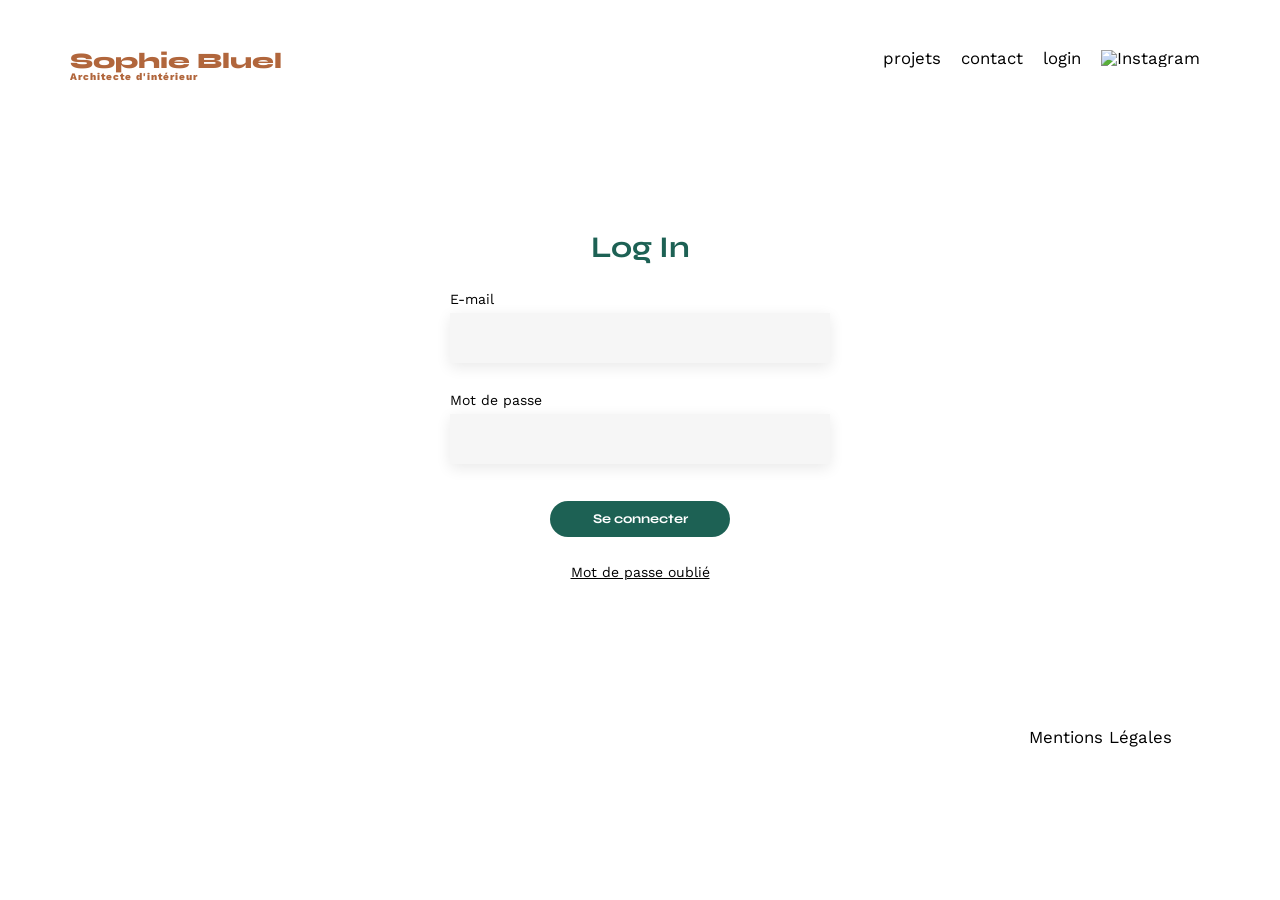
==== FrontEnd/login.html @ 9d4c6e52 "ad login html" ====
<!DOCTYPE html>
<html lang="fr">
<head>
	<meta charset="UTF-8">
	<title>Sophie Bluel - Architecte d'intérieur</title>
	<meta name="viewport" content="width=device-width, initial-scale=1.0">
	<link rel="preconnect" href="https://fonts.googleapis.com">
	<link rel="preconnect" href="https://fonts.gstatic.com" crossorigin>
	<link href="https://fonts.googleapis.com/css2?family=Syne:wght@700;800&family=Work+Sans&display=swap" rel="stylesheet">
	<meta name="description" content="">
	<link rel="stylesheet" href="./assets/style.css">
</head>
<body>
<header>
	<h1>Sophie Bluel <span>Architecte d'intérieur</span></h1>
	<nav>
		<ul>
			<li>projets</li>
			<li>contact</li>
			<li>login</li>
			<li><img src="./assets/icons/instagram.png" alt="Instagram"></li>
		</ul>
	</nav>
</header>
<main>
    <section class="login">
        <h2>Log In</h2>
        <form action="#" method="post">
            <label for="username">E-mail</label>
            <input type="email" name="username" id="username">
            <label for="password">Mot de passe</label>
            <input type="password" name="password" id="password">
            <input type="submit" value="Se connecter">
        </form>
        <a href="#">Mot de passe oublié</a>
    </section>
    
</main>
<footer>
    <nav>
        <ul>
            <li>Mentions Légales</li>
        </ul>
    </nav>
</footer>
</body>
</html>
---- FrontEnd/assets/style.css ----
/* http://meyerweb.com/eric/tools/css/reset/
   v2.0 | 20110126
   License: none (public domain)
*/

html, body, div, span, applet, object, iframe,
h1, h2, h3, h4, h5, h6, p, blockquote, pre,
a, abbr, acronym, address, big, cite, code,
del, dfn, em, img, ins, kbd, q, s, samp,
small, strike, strong, sub, sup, tt, var,
b, u, i, center,
dl, dt, dd, ol, ul, li,
fieldset, form, label, legend,
table, caption, tbody, tfoot, thead, tr, th, td,
article, aside, canvas, details, embed,
figure, figcaption, footer, header, hgroup,
menu, nav, output, ruby, section, summary,
time, mark, audio, video {
	margin: 0;
	padding: 0;
	border: 0;
	font-size: 100%;
	font: inherit;
	vertical-align: baseline;
}
/* HTML5 display-role reset for older browsers */
article, aside, details, figcaption, figure,
footer, header, hgroup, menu, nav, section {
	display: block;
}
body {
	line-height: 1;
}
ol, ul {
	list-style: none;
}
blockquote, q {
	quotes: none;
}
blockquote:before, blockquote:after,
q:before, q:after {
	content: '';
	content: none;
}
table {
	border-collapse: collapse;
	border-spacing: 0;
}
/** end reset css**/
body {
	max-width: 1140px;
	margin:auto;
	font-family: 'Work Sans' ;
	font-size: 14px;
}
header {
	display: flex;
	justify-content: space-between;
	margin: 50px 0
}
section {
	margin: 50px 0
}

h1{
	display: flex;
	flex-direction: column;
	font-family: 'Syne';
	font-size: 22px;
	font-weight: 800;
	color: #B1663C
}

h1 > span {
	font-family: 'Work Sans';
	font-size:10px;
	letter-spacing: 0.1em;

}

h2{
	font-family: 'Syne';
	font-weight: 700;
	font-size: 30px;
	color: #1D6154
}
nav ul {
	display: flex;
	align-items: center;
	list-style-type: none;

}
nav li {
	padding: 0 10px;
	font-size: 1.2em;
}

li:hover {
	color: #B1663C;
}
#introduction {
	display: flex;
	align-items: center;
}
#introduction figure {
	flex: 1
}
#introduction img {
	display: block;
	margin: auto;
	width: 80%;
}

#introduction article {
	flex: 1
}
#introduction h2 {
	margin-bottom: 1em;
}

#introduction p {
	margin-bottom: 0.5em;
}
#portfolio h2 {
	text-align: center;
	margin-bottom: 1em;
}
.filters {
	display: flex;
	justify-content: center;
	flex-wrap: wrap;
	gap: 10px;
	margin: 40px 0 50px;
}
.filters button {
	font-family: 'Syne', sans-serif;
	font-size: 16px;
	font-weight: 700;
	color: #1D6154;
	background-color: transparent;
	border: 2px solid #1D6154;
	padding: 9px 18px;
	border-radius: 60px;
	cursor: pointer;
	
}
.filters button.active {
	background-color: #1D6154;
	color: white;
}
.gallery {
	width: 100%;
	display: grid;
	grid-template-columns: 1fr 1fr 1fr;
	grid-column-gap: 20px;
	grid-row-gap: 20px;
}

.gallery img {
	width: 100%;

}
#contact {
	width: 50%;
margin: auto;
}
#contact > * {
	text-align: center;

}
#contact h2{
	margin-bottom: 20px;
}
#contact form {
	text-align: left;
	margin-top:30px;
	display: flex;
	flex-direction: column;
}

#contact input {
	height: 50px;
	font-size: 1.2em;
	border: none;
	box-shadow: 0px 4px 14px rgba(0, 0, 0, 0.09);
}
#contact label {
	margin: 2em 0 1em 0;
}
#contact textarea {
	border: none;
	box-shadow: 0px 4px 14px rgba(0, 0, 0, 0.09);
}

input[type="submit"]{
	font-family: 'Syne';
	font-weight: 700;
	color: white;
	background-color: #1D6154;
	margin : 2em auto ;
	width: 180px;
	text-align: center;
	border-radius: 60px ;
}

footer nav ul {
	display: flex;
	justify-content: flex-end;
	margin: 2em
}

.login {
	width: 380px;
	max-width: 90%;
	margin: 150px auto;
}

.login h2 {
	text-align: center;
	margin-bottom: 30px;
}


.login form {
	display: flex;
	flex-direction: column;
}
.login label {
	margin-bottom: 7px;
}

 .login input[TYPE="email"], 
 .login input[TYPE="password"] {
	height: 50px;
	border: none;
	Background-color: #F6F6F6;
	box-shadow: 0px 4px 14px rgba(0, 0, 0, 0.09);
	margin-bottom: 30px;
	padding: 0 12px;
	font: inherit;
}
.login a {
	display: block;
	text-align: center;
	color: inherit;
	text-decoration: underline;
}

.login input[type="submit"] {
	height: 36px;
	border: none;
	margin: 7px auto 28px;
	cursor: pointer;
	
	}
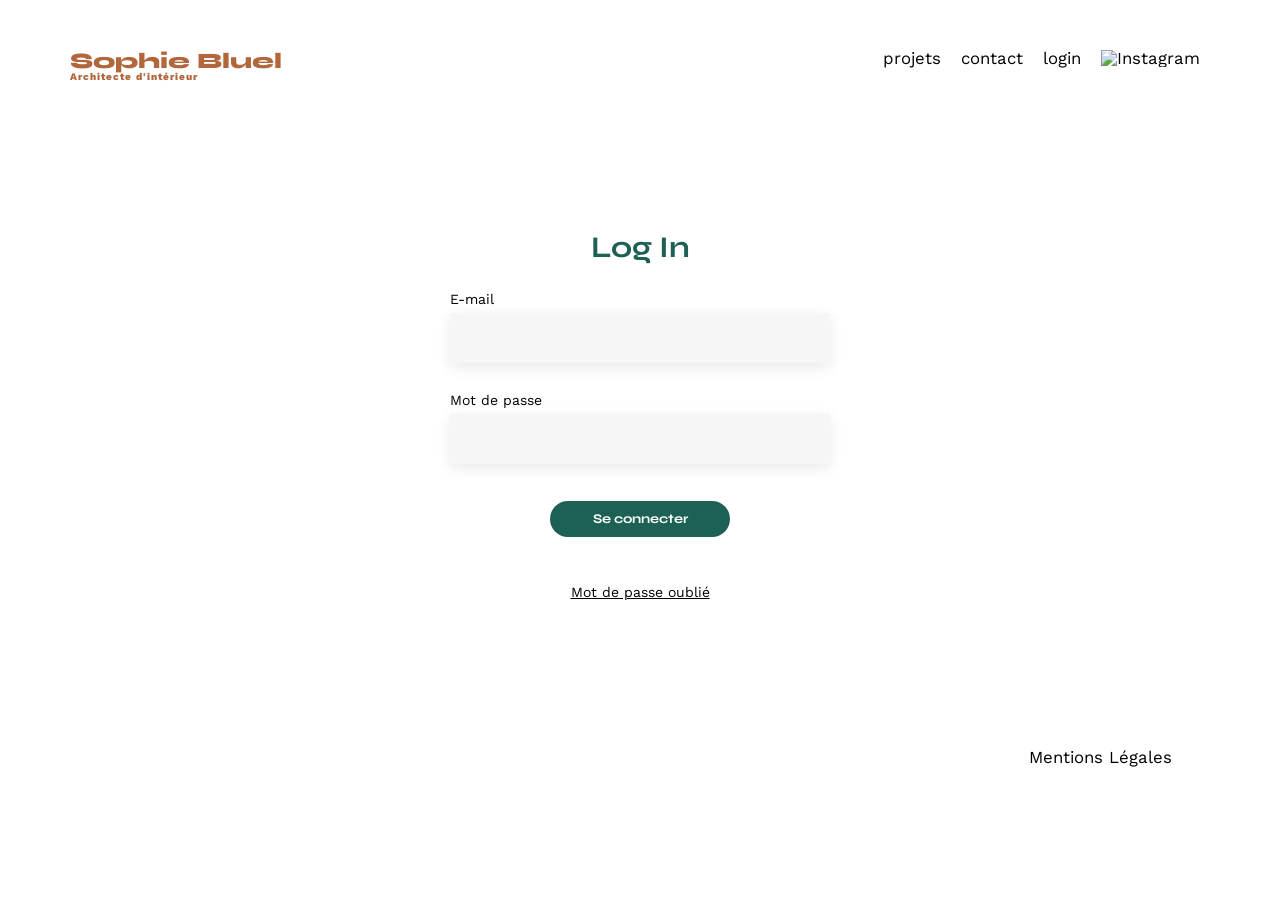
==== commit 5760aa9a: "ajout de la connexion avec stockage du token+message d erreur" ====
--- a/FrontEnd/login.html
+++ b/FrontEnd/login.html
@@ -31,6 +31,8 @@
             <label for="password">Mot de passe</label>
             <input type="password" name="password" id="password">
             <input type="submit" value="Se connecter">
+
+			<p class="login-error" role="alert"></p>
         </form>
         <a href="#">Mot de passe oublié</a>
     </section>
@@ -43,5 +45,9 @@
         </ul>
     </nav>
 </footer>
+
+<script src="./api.js"></script>
+<script src="./login.js"></script>
+
 </body>
 </html>
--- a/FrontEnd/assets/style.css
+++ b/FrontEnd/assets/style.css
@@ -252,4 +252,11 @@
 	margin: 7px auto 28px;
 	cursor: pointer;
 	
-	} +	} 
+
+.login-error {
+	color: red;
+	text-align: center;
+	margin-top: 10px;
+	margin-bottom: 10px;
+}
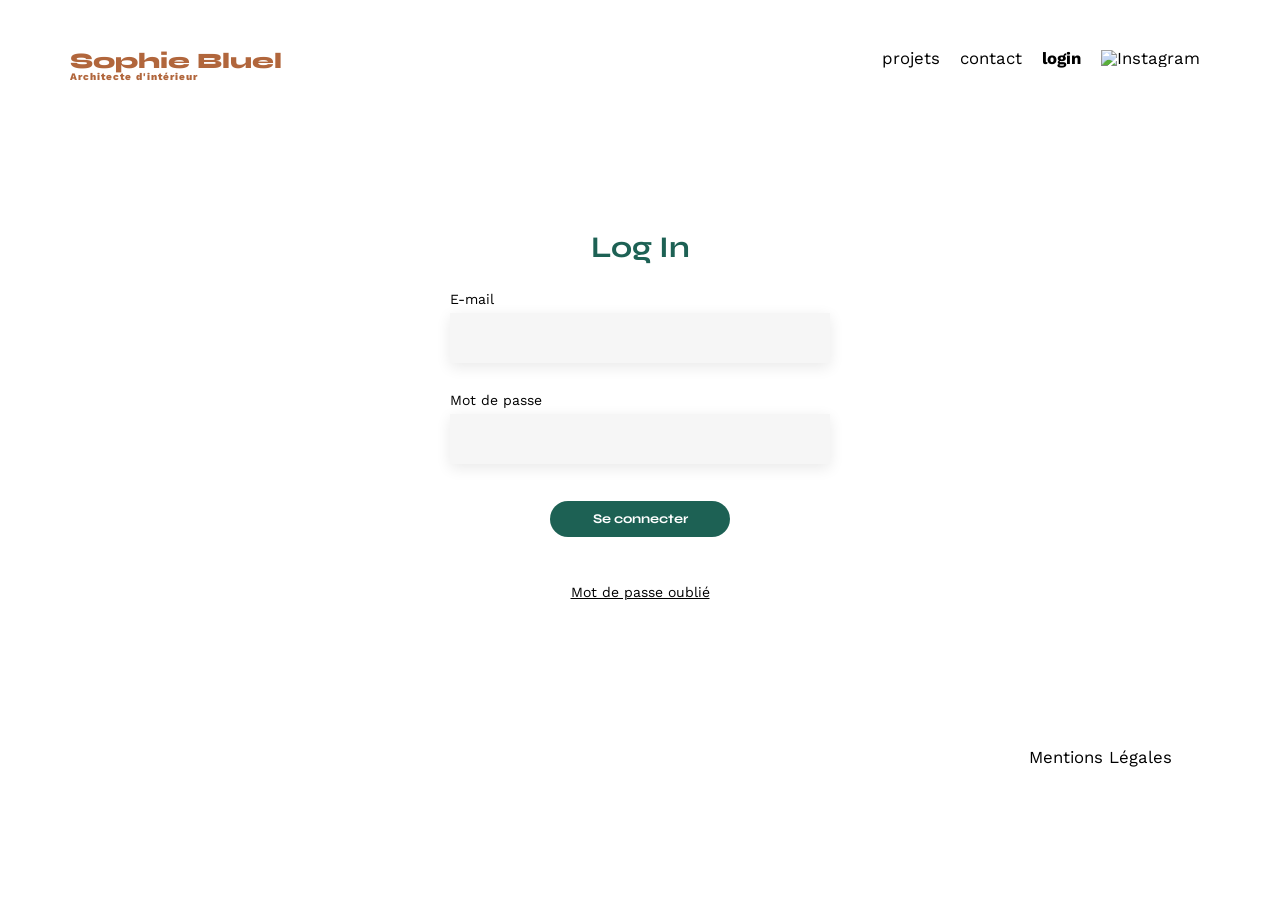
==== commit 52c338b9: "ajout mode edition+deconnexion" ====
--- a/FrontEnd/login.html
+++ b/FrontEnd/login.html
@@ -17,7 +17,7 @@
 		<ul>
 			<li>projets</li>
 			<li>contact</li>
-			<li>login</li>
+			<li><a href="./login.html" class="current-page">login</a></li>
 			<li><img src="./assets/icons/instagram.png" alt="Instagram"></li>
 		</ul>
 	</nav>
--- a/FrontEnd/assets/style.css
+++ b/FrontEnd/assets/style.css
@@ -3,19 +3,87 @@
    License: none (public domain)
 */
 
-html, body, div, span, applet, object, iframe,
-h1, h2, h3, h4, h5, h6, p, blockquote, pre,
-a, abbr, acronym, address, big, cite, code,
-del, dfn, em, img, ins, kbd, q, s, samp,
-small, strike, strong, sub, sup, tt, var,
-b, u, i, center,
-dl, dt, dd, ol, ul, li,
-fieldset, form, label, legend,
-table, caption, tbody, tfoot, thead, tr, th, td,
-article, aside, canvas, details, embed,
-figure, figcaption, footer, header, hgroup,
-menu, nav, output, ruby, section, summary,
-time, mark, audio, video {
+html,
+body,
+div,
+span,
+applet,
+object,
+iframe,
+h1,
+h2,
+h3,
+h4,
+h5,
+h6,
+p,
+blockquote,
+pre,
+a,
+abbr,
+acronym,
+address,
+big,
+cite,
+code,
+del,
+dfn,
+em,
+img,
+ins,
+kbd,
+q,
+s,
+samp,
+small,
+strike,
+strong,
+sub,
+sup,
+tt,
+var,
+b,
+u,
+i,
+center,
+dl,
+dt,
+dd,
+ol,
+ul,
+li,
+fieldset,
+form,
+label,
+legend,
+table,
+caption,
+tbody,
+tfoot,
+thead,
+tr,
+th,
+td,
+article,
+aside,
+canvas,
+details,
+embed,
+figure,
+figcaption,
+footer,
+header,
+hgroup,
+menu,
+nav,
+output,
+ruby,
+section,
+summary,
+time,
+mark,
+audio,
+video {
 	margin: 0;
 	padding: 0;
 	border: 0;
@@ -23,46 +91,68 @@
 	font: inherit;
 	vertical-align: baseline;
 }
+
 /* HTML5 display-role reset for older browsers */
-article, aside, details, figcaption, figure,
-footer, header, hgroup, menu, nav, section {
+article,
+aside,
+details,
+figcaption,
+figure,
+footer,
+header,
+hgroup,
+menu,
+nav,
+section {
 	display: block;
 }
+
 body {
 	line-height: 1;
 }
-ol, ul {
+
+ol,
+ul {
 	list-style: none;
 }
-blockquote, q {
+
+blockquote,
+q {
 	quotes: none;
 }
-blockquote:before, blockquote:after,
-q:before, q:after {
+
+blockquote:before,
+blockquote:after,
+q:before,
+q:after {
 	content: '';
 	content: none;
 }
+
 table {
 	border-collapse: collapse;
 	border-spacing: 0;
 }
+
 /** end reset css**/
 body {
 	max-width: 1140px;
-	margin:auto;
-	font-family: 'Work Sans' ;
+	margin: auto;
+	font-family: 'Work Sans';
 	font-size: 14px;
 }
+
 header {
 	display: flex;
 	justify-content: space-between;
 	margin: 50px 0
 }
+
 section {
 	margin: 50px 0
 }
 
-h1{
+h1 {
 	display: flex;
 	flex-direction: column;
 	font-family: 'Syne';
@@ -71,25 +161,27 @@
 	color: #B1663C
 }
 
-h1 > span {
+h1>span {
 	font-family: 'Work Sans';
-	font-size:10px;
+	font-size: 10px;
 	letter-spacing: 0.1em;
 
 }
 
-h2{
+h2 {
 	font-family: 'Syne';
 	font-weight: 700;
 	font-size: 30px;
 	color: #1D6154
 }
+
 nav ul {
 	display: flex;
 	align-items: center;
 	list-style-type: none;
 
 }
+
 nav li {
 	padding: 0 10px;
 	font-size: 1.2em;
@@ -98,13 +190,25 @@
 li:hover {
 	color: #B1663C;
 }
+
+nav a {
+	text-decoration: none;
+	color: inherit;
+}
+
+nav a.current-page {
+	font-weight: 700;
+}
+
 #introduction {
 	display: flex;
 	align-items: center;
 }
+
 #introduction figure {
 	flex: 1
 }
+
 #introduction img {
 	display: block;
 	margin: auto;
@@ -114,6 +218,7 @@
 #introduction article {
 	flex: 1
 }
+
 #introduction h2 {
 	margin-bottom: 1em;
 }
@@ -121,10 +226,12 @@
 #introduction p {
 	margin-bottom: 0.5em;
 }
+
 #portfolio h2 {
 	text-align: center;
 	margin-bottom: 1em;
 }
+
 .filters {
 	display: flex;
 	justify-content: center;
@@ -132,6 +239,7 @@
 	gap: 10px;
 	margin: 40px 0 50px;
 }
+
 .filters button {
 	font-family: 'Syne', sans-serif;
 	font-size: 16px;
@@ -142,12 +250,14 @@
 	padding: 9px 18px;
 	border-radius: 60px;
 	cursor: pointer;
-	
-}
+
+}
+
 .filters button.active {
 	background-color: #1D6154;
 	color: white;
 }
+
 .gallery {
 	width: 100%;
 	display: grid;
@@ -160,20 +270,24 @@
 	width: 100%;
 
 }
+
 #contact {
 	width: 50%;
-margin: auto;
-}
-#contact > * {
-	text-align: center;
-
-}
-#contact h2{
+	margin: auto;
+}
+
+#contact>* {
+	text-align: center;
+
+}
+
+#contact h2 {
 	margin-bottom: 20px;
 }
+
 #contact form {
 	text-align: left;
-	margin-top:30px;
+	margin-top: 30px;
 	display: flex;
 	flex-direction: column;
 }
@@ -184,23 +298,25 @@
 	border: none;
 	box-shadow: 0px 4px 14px rgba(0, 0, 0, 0.09);
 }
+
 #contact label {
 	margin: 2em 0 1em 0;
 }
+
 #contact textarea {
 	border: none;
 	box-shadow: 0px 4px 14px rgba(0, 0, 0, 0.09);
 }
 
-input[type="submit"]{
+input[type="submit"] {
 	font-family: 'Syne';
 	font-weight: 700;
 	color: white;
 	background-color: #1D6154;
-	margin : 2em auto ;
+	margin: 2em auto;
 	width: 180px;
 	text-align: center;
-	border-radius: 60px ;
+	border-radius: 60px;
 }
 
 footer nav ul {
@@ -225,12 +341,13 @@
 	display: flex;
 	flex-direction: column;
 }
+
 .login label {
 	margin-bottom: 7px;
 }
 
- .login input[TYPE="email"], 
- .login input[TYPE="password"] {
+.login input[TYPE="email"],
+.login input[TYPE="password"] {
 	height: 50px;
 	border: none;
 	Background-color: #F6F6F6;
@@ -239,6 +356,7 @@
 	padding: 0 12px;
 	font: inherit;
 }
+
 .login a {
 	display: block;
 	text-align: center;
@@ -251,12 +369,52 @@
 	border: none;
 	margin: 7px auto 28px;
 	cursor: pointer;
-	
-	} 
+
+}
 
 .login-error {
 	color: red;
 	text-align: center;
 	margin-top: 10px;
 	margin-bottom: 10px;
+}
+
+.auth-banner {
+	background-color: #000;
+	color: white;
+	text-align: center;
+	padding: 15px 0;
+	width: 100vw;
+	margin-left: calc(50% - 50vw);
+}
+
+.auth-banner i {
+	margin-right: 8px;
+}
+
+.portfolio-heading {
+	display: flex;
+	justify-content: center;
+	align-items: center;
+	gap: 25px;
+	margin-bottom: 50px;
+	margin-top: 100px;
+
+}
+
+.edit-projects {
+	background-color: transparent;
+	border: none;
+	padding: 0;
+	font: inherit;
+	color: black;
+	cursor: pointer;
+}
+
+.edit-projects i {
+	margin-right: 8px;
+}
+
+#portfolio .portfolio-heading h2 {
+	margin: 0;
 }
